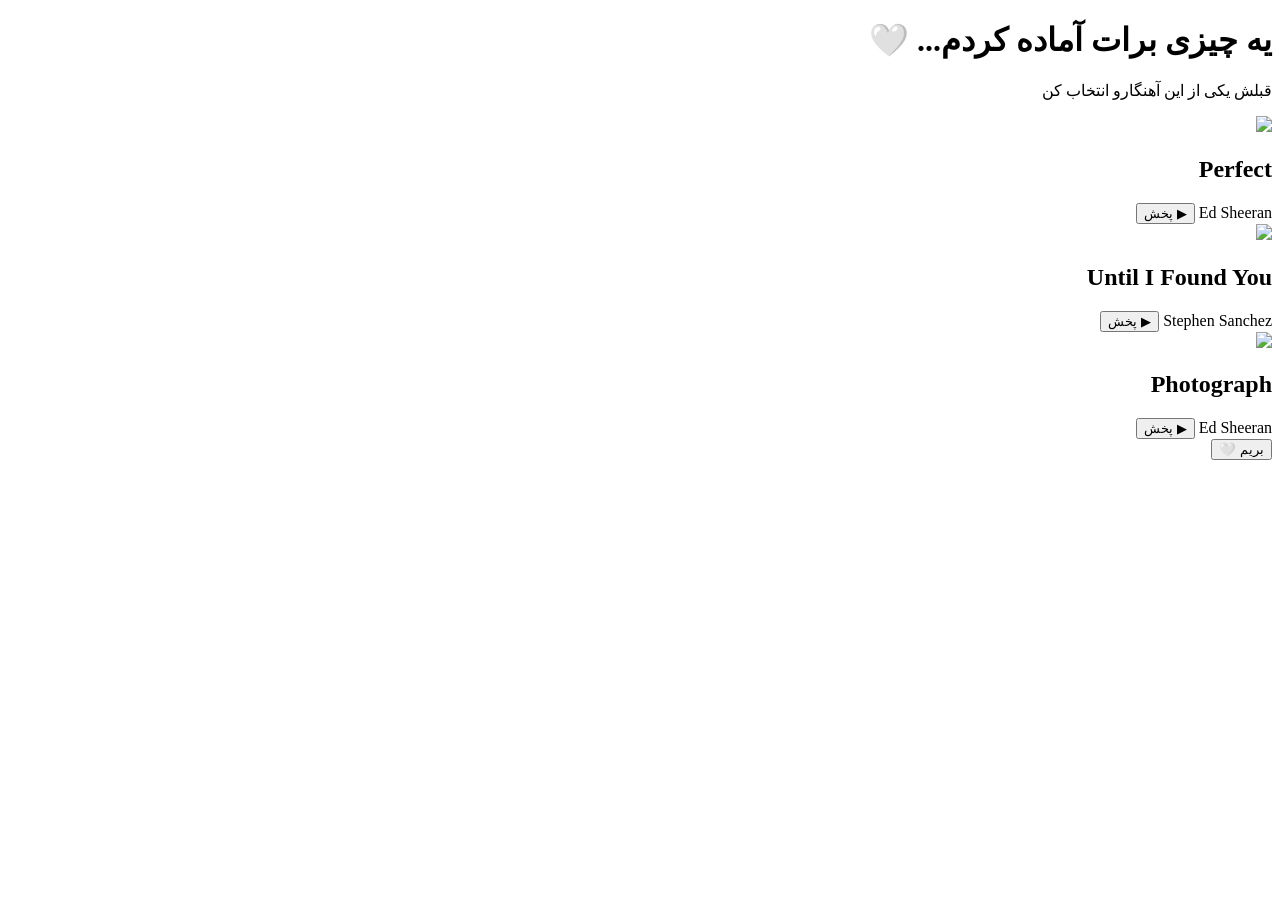
==== index.html @ b3933a82 "Create index.html" ====
<!DOCTYPE html>
<html lang="fa" dir="rtl">

<head>
    <meta charset="UTF-8">
    <meta name="viewport" content="width=device-width, initial-scale=1.0">
    <title>For Asali 🤍</title>

    <link rel="stylesheet" href="style.css">

    <link href="https://fonts.googleapis.com/css2?family=Vazirmatn:wght@300;400;600;700&display=swap"
        rel="stylesheet">
</head>

<body>

    <div class="container">

        <h1>یه چیزی برات آماده کردم... 🤍</h1>

        <p class="subtitle">
            قبلش یکی از این آهنگارو انتخاب کن
        </p>

        <div class="songs">

            <div class="song active">

                <img src="covers/song1.jpg">

                <h2>Perfect</h2>

                <span>Ed Sheeran</span>

                <button class="play">▶ پخش</button>

            </div>

            <div class="song">

                <img src="covers/song2.jpg">

                <h2>Until I Found You</h2>

                <span>Stephen Sanchez</span>

                <button class="play">▶ پخش</button>

            </div>

            <div class="song">

                <img src="covers/song3.jpg">

                <h2>Photograph</h2>

                <span>Ed Sheeran</span>

                <button class="play">▶ پخش</button>

            </div>

        </div>

        <button id="next">
            بریم 🤍
        </button>

    </div>

    <script src="script.js"></script>

</body>

</html>
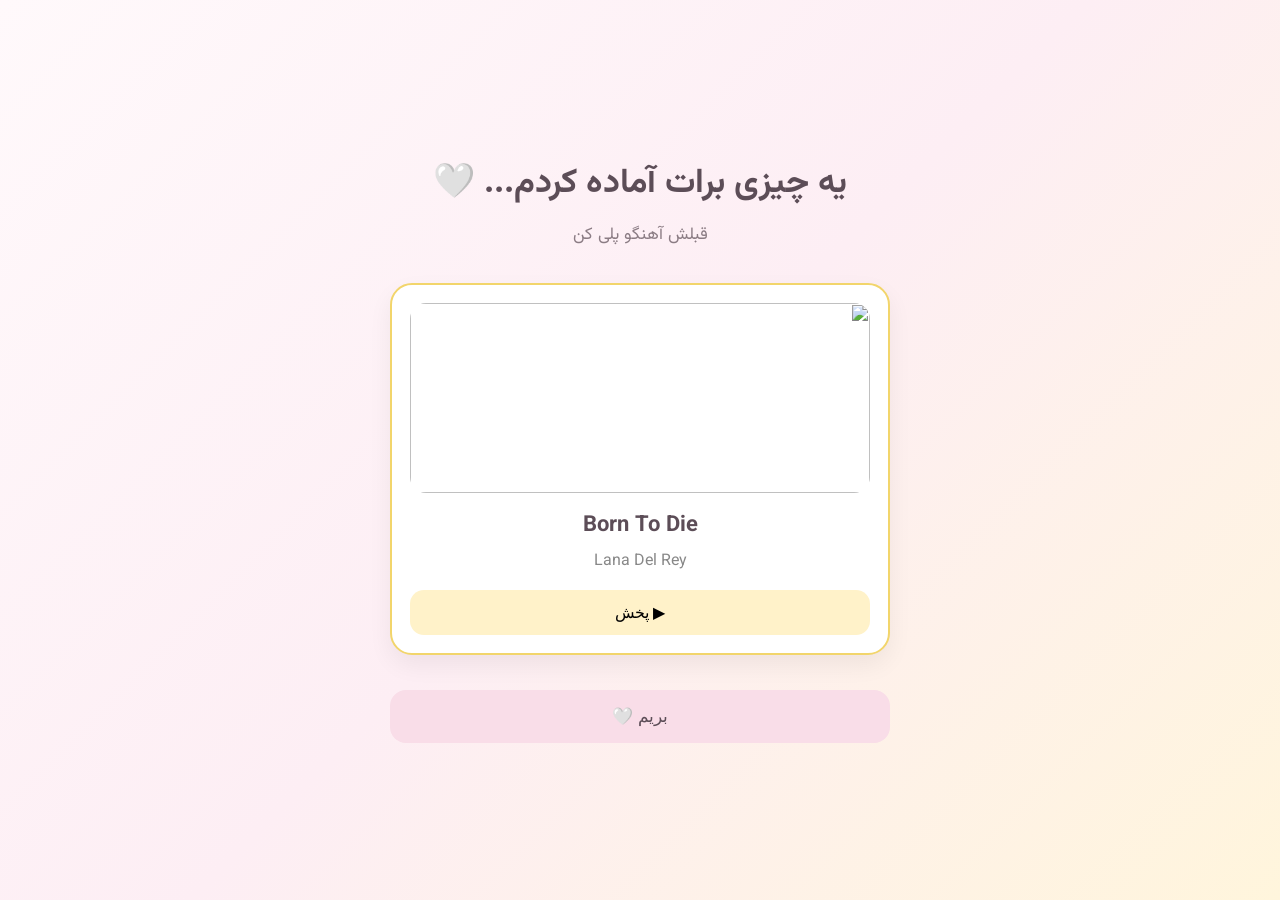
==== commit ea3bc443: "Update index.html" ====
--- a/index.html
+++ b/index.html
@@ -19,48 +19,20 @@
         <h1>یه چیزی برات آماده کردم... 🤍</h1>
 
         <p class="subtitle">
-            قبلش یکی از این آهنگارو انتخاب کن
+            قبلش آهنگو پلی  کن
         </p>
 
-        <div class="songs">
+        <div class="song active">
 
-            <div class="song active">
+    <img src="covers/song.jpg">
 
-                <img src="covers/song1.jpg">
+    <h2>Born To Die</h2>
 
-                <h2>Perfect</h2>
+    <span>Lana Del Rey</span>
 
-                <span>Ed Sheeran</span>
+    <button class="play">▶ پخش</button>
 
-                <button class="play">▶ پخش</button>
-
-            </div>
-
-            <div class="song">
-
-                <img src="covers/song2.jpg">
-
-                <h2>Until I Found You</h2>
-
-                <span>Stephen Sanchez</span>
-
-                <button class="play">▶ پخش</button>
-
-            </div>
-
-            <div class="song">
-
-                <img src="covers/song3.jpg">
-
-                <h2>Photograph</h2>
-
-                <span>Ed Sheeran</span>
-
-                <button class="play">▶ پخش</button>
-
-            </div>
-
-        </div>
+</div>
 
         <button id="next">
             بریم 🤍
--- a/style.css
+++ b/style.css
@@ -0,0 +1,177 @@
+*{
+    margin:0;
+    padding:0;
+    box-sizing:border-box;
+}
+
+body{
+
+    font-family:'Vazirmatn',sans-serif;
+
+    background:linear-gradient(135deg,#FFF9FB,#FDEEF4,#FFF5DC);
+
+    min-height:100vh;
+
+    display:flex;
+
+    justify-content:center;
+
+    align-items:center;
+
+    color:#5C4D57;
+
+}
+
+.container{
+
+    width:90%;
+
+    max-width:500px;
+
+    margin:40px auto;
+
+    text-align:center;
+
+}
+
+h1{
+
+    font-size:34px;
+
+    margin-bottom:12px;
+
+    font-weight:700;
+
+}
+
+.subtitle{
+
+    color:#8b7c84;
+
+    margin-bottom:35px;
+
+    font-size:17px;
+
+}
+
+.songs{
+
+    display:flex;
+
+    flex-direction:column;
+
+    gap:18px;
+
+}
+
+.song{
+
+    background:white;
+
+    border-radius:22px;
+
+    padding:18px;
+
+    box-shadow:0 10px 25px rgba(0,0,0,.06);
+
+    border:2px solid transparent;
+
+    transition:.25s;
+
+}
+
+.song.active{
+
+    border-color:#F2D56B;
+
+}
+
+.song img{
+
+    width:100%;
+
+    height:190px;
+
+    object-fit:cover;
+
+    border-radius:16px;
+
+    margin-bottom:15px;
+
+}
+
+.song h2{
+
+    font-size:22px;
+
+    margin-bottom:6px;
+
+}
+
+.song span{
+
+    color:#888;
+
+    display:block;
+
+    margin-bottom:16px;
+
+}
+
+.play{
+
+    width:100%;
+
+    border:none;
+
+    background:#FFF2C9;
+
+    padding:13px;
+
+    border-radius:14px;
+
+    cursor:pointer;
+
+    font-size:16px;
+
+    transition:.25s;
+
+}
+
+.play:hover{
+
+    background:#FFEBA8;
+
+}
+
+#next{
+
+    margin-top:35px;
+
+    width:100%;
+
+    padding:16px;
+
+    border:none;
+
+    border-radius:16px;
+
+    background:#F9DDE8;
+
+    color:#5C4D57;
+
+    font-size:17px;
+
+    cursor:pointer;
+
+    transition:.25s;
+
+}
+
+#next:hover{
+
+    transform:translateY(-2px);
+
+    background:#F6D0DF;
+
+}
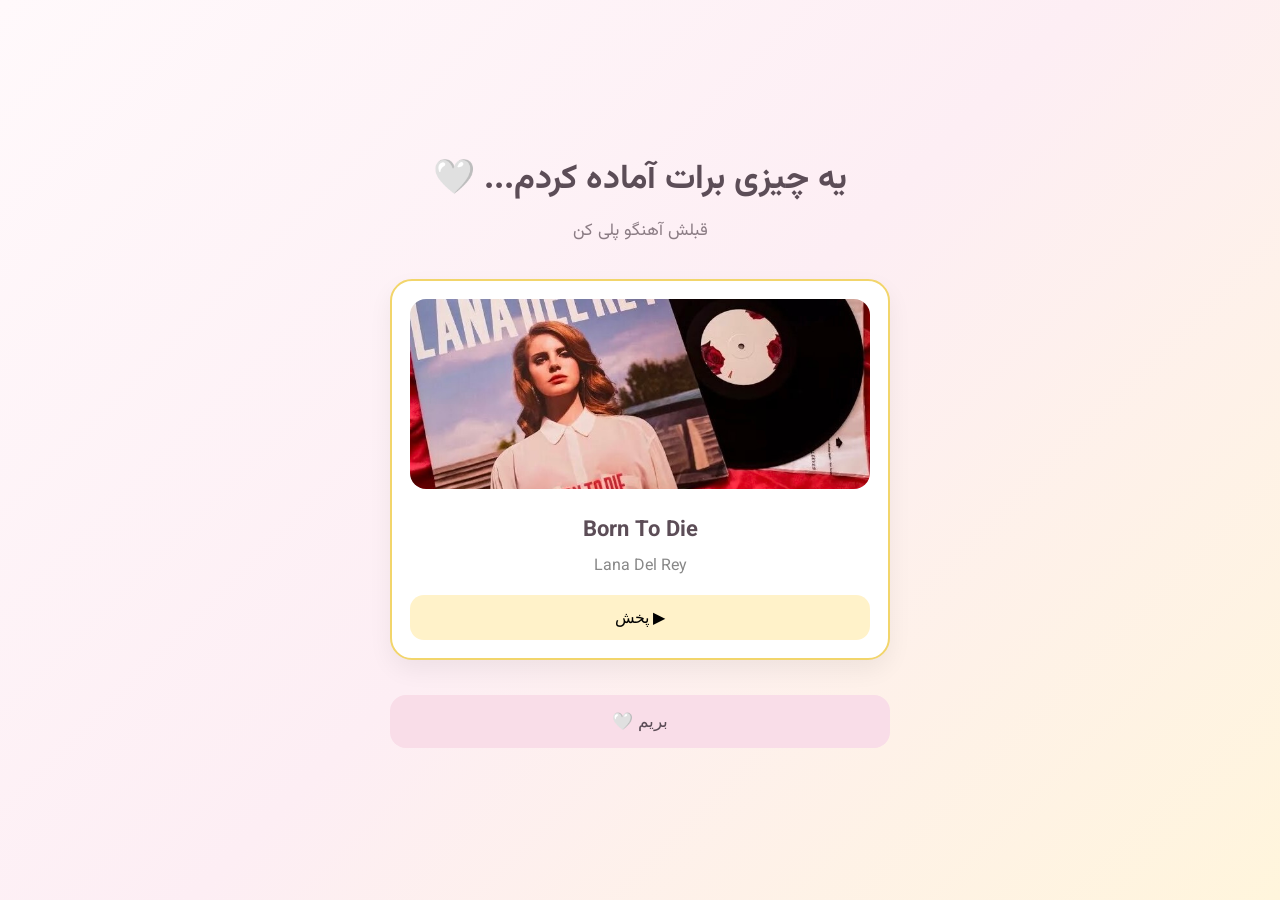
==== commit c0bc3cbe: "Update index.html" ====
--- a/index.html
+++ b/index.html
@@ -24,7 +24,7 @@
 
         <div class="song active">
 
-    <img src="covers/song.jpg">
+    <img src="IMG_8040.jpeg">
 
     <h2>Born To Die</h2>
 
